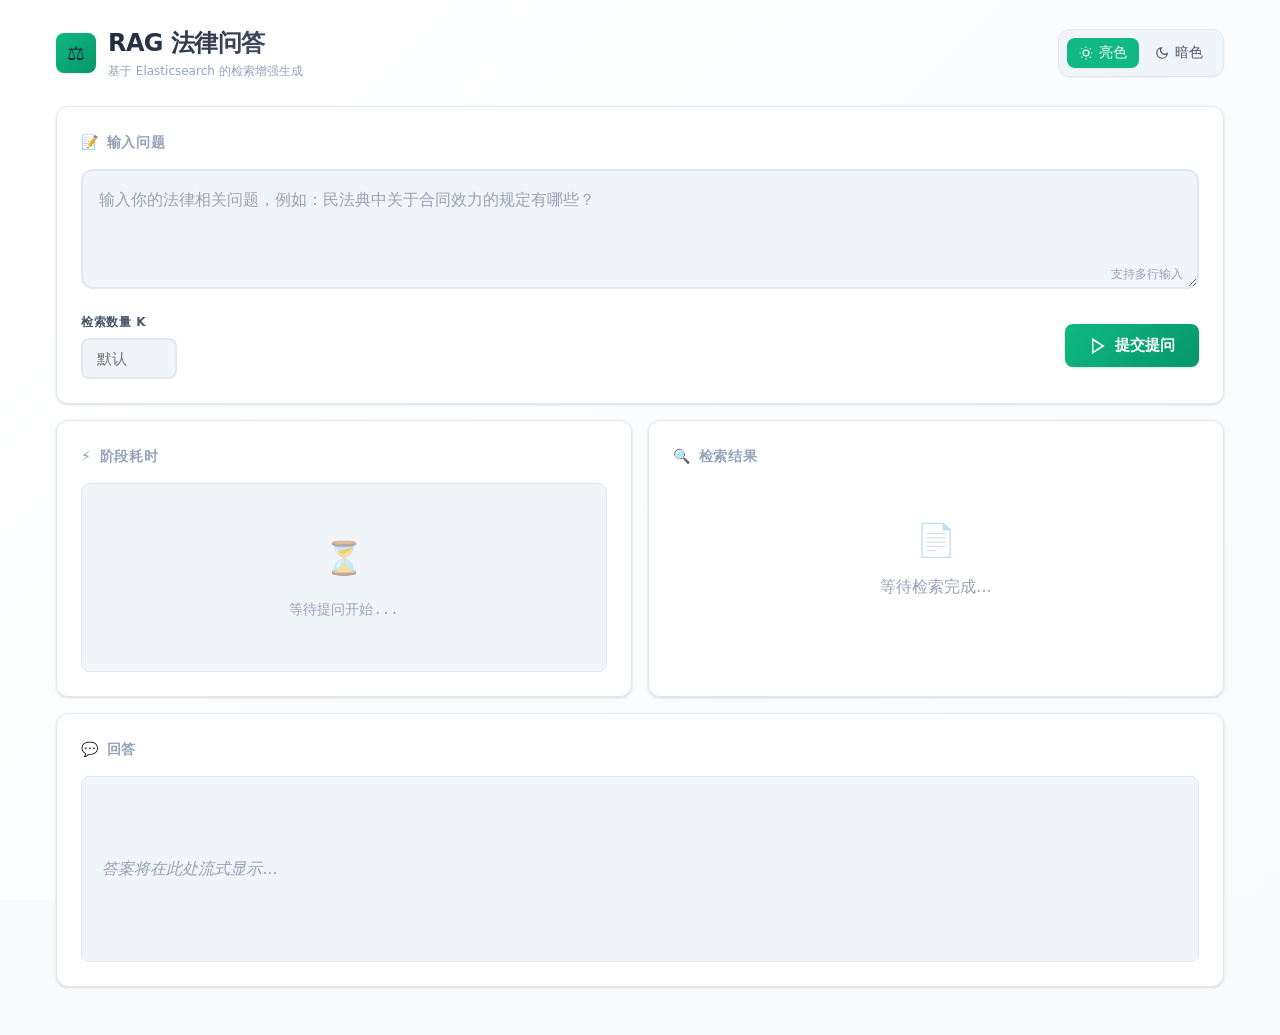
==== src/qa/webui/static/index.html @ 45888aed "perf(webui): 过滤掉耗时小于 10ms 的阶段显示 - 添加了对耗时小于 10ms 阶段的过滤逻辑 - 实现了数值验证以确保正确的过滤条件 - 避免显示类似 settings_resolv" ====
<!DOCTYPE html>
<html lang="zh-CN" data-theme="dark">
<head>
  <meta charset="utf-8" />
  <meta name="viewport" content="width=device-width, initial-scale=1, maximum-scale=1" />
  <meta name="color-scheme" content="light dark" />
  <title>RAG 法律问答</title>
  <style>
    /* CSS Variables for theming */
    :root {
      --font-sans: ui-sans-serif, system-ui, -apple-system, BlinkMacSystemFont, 'Segoe UI', Roboto, sans-serif;
      --font-mono: ui-monospace, SFMono-Regular, 'SF Mono', Menlo, Consolas, monospace;
      --radius: 12px;
      --radius-sm: 8px;
      --transition: 0.3s cubic-bezier(0.4, 0, 0.2, 1);
      --shadow-sm: 0 1px 2px 0 rgba(0, 0, 0, 0.05);
      --shadow: 0 1px 3px 0 rgba(0, 0, 0, 0.1), 0 1px 2px -1px rgba(0, 0, 0, 0.1);
      --shadow-lg: 0 10px 15px -3px rgba(0, 0, 0, 0.1), 0 4px 6px -4px rgba(0, 0, 0, 0.1);
    }

    /* Dark theme (default) */
    :root[data-theme="dark"] {
      --bg: #0f172a;
      --bg-elevated: #1e293b;
      --bg-card: #1e293b;
      --bg-input: #334155;
      --text: #f8fafc;
      --text-secondary: #94a3b8;
      --text-muted: #64748b;
      --accent: #10b981;
      --accent-hover: #059669;
      --accent-light: rgba(16, 185, 129, 0.1);
      --border: #334155;
      --border-light: #475569;
      --error: #ef4444;
      --success: #22c55e;
      --warning: #f59e0b;
      --info: #3b82f6;
      --gradient-start: #1e293b;
      --gradient-end: #0f172a;
      --shadow-color: rgba(0, 0, 0, 0.3);
    }

    /* Light theme */
    :root[data-theme="light"] {
      --bg: #f8fafc;
      --bg-elevated: #ffffff;
      --bg-card: #ffffff;
      --bg-input: #f1f5f9;
      --text: #1e293b;
      --text-secondary: #475569;
      --text-muted: #94a3b8;
      --accent: #10b981;
      --accent-hover: #059669;
      --accent-light: rgba(16, 185, 129, 0.1);
      --border: #e2e8f0;
      --border-light: #cbd5e1;
      --error: #dc2626;
      --success: #16a34a;
      --warning: #d97706;
      --info: #2563eb;
      --gradient-start: #ffffff;
      --gradient-end: #f8fafc;
      --shadow-color: rgba(0, 0, 0, 0.1);
    }

    * {
      box-sizing: border-box;
      margin: 0;
      padding: 0;
    }

    html {
      scroll-behavior: smooth;
    }

    body {
      font-family: var(--font-sans);
      background: var(--bg);
      color: var(--text);
      line-height: 1.6;
      min-height: 100vh;
      transition: background-color var(--transition), color var(--transition);
      background-image: linear-gradient(135deg, var(--gradient-start) 0%, var(--gradient-end) 100%);
      background-attachment: fixed;
    }

    /* Header */
    .header {
      padding: 1.5rem 1rem;
      max-width: 1200px;
      margin: 0 auto;
      display: flex;
      justify-content: space-between;
      align-items: center;
      gap: 1rem;
      flex-wrap: wrap;
    }

    .logo {
      display: flex;
      align-items: center;
      gap: 0.75rem;
    }

    .logo-icon {
      width: 40px;
      height: 40px;
      background: linear-gradient(135deg, var(--accent), var(--accent-hover));
      border-radius: var(--radius-sm);
      display: flex;
      align-items: center;
      justify-content: center;
      font-size: 1.25rem;
      box-shadow: var(--shadow);
    }

    .logo h1 {
      font-size: 1.5rem;
      font-weight: 700;
      letter-spacing: -0.025em;
      background: linear-gradient(135deg, var(--text), var(--text-secondary));
      -webkit-background-clip: text;
      -webkit-text-fill-color: transparent;
      background-clip: text;
    }

    .logo .subtitle {
      font-size: 0.75rem;
      color: var(--text-muted);
      font-weight: 500;
    }

    /* Theme toggle */
    .theme-toggle {
      background: var(--bg-input);
      border: 1px solid var(--border);
      border-radius: var(--radius);
      padding: 0.5rem;
      cursor: pointer;
      display: flex;
      align-items: center;
      gap: 0.25rem;
      transition: all var(--transition);
      box-shadow: var(--shadow-sm);
    }

    .theme-toggle:hover {
      border-color: var(--border-light);
      transform: translateY(-1px);
      box-shadow: var(--shadow);
    }

    .theme-option {
      padding: 0.375rem 0.75rem;
      border-radius: var(--radius-sm);
      font-size: 0.875rem;
      font-weight: 500;
      transition: all var(--transition);
      display: flex;
      align-items: center;
      gap: 0.375rem;
    }

    .theme-option.active {
      background: var(--accent);
      color: white;
      box-shadow: var(--shadow-sm);
    }

    .theme-option:not(.active) {
      color: var(--text-secondary);
    }

    .theme-option:not(.active):hover {
      color: var(--text);
      background: var(--accent-light);
    }

    /* Main content */
    .container {
      max-width: 1200px;
      margin: 0 auto;
      padding: 0 1rem 2rem;
    }

    /* Card */
    .card {
      background: var(--bg-card);
      border: 1px solid var(--border);
      border-radius: var(--radius);
      padding: 1.5rem;
      margin-bottom: 1rem;
      box-shadow: var(--shadow);
      transition: all var(--transition);
    }

    .card:hover {
      box-shadow: var(--shadow-lg);
      border-color: var(--border-light);
    }

    .card-title {
      font-size: 0.875rem;
      font-weight: 600;
      text-transform: uppercase;
      letter-spacing: 0.05em;
      color: var(--text-muted);
      margin-bottom: 1rem;
      display: flex;
      align-items: center;
      gap: 0.5rem;
    }

    /* Input section */
    .input-section {
      position: relative;
    }

    .input-wrapper {
      position: relative;
    }

    textarea {
      width: 100%;
      min-height: 120px;
      padding: 1rem 1rem 2.5rem;
      border: 2px solid var(--border);
      border-radius: var(--radius);
      background: var(--bg-input);
      color: var(--text);
      font-size: 1rem;
      line-height: 1.6;
      resize: vertical;
      transition: all var(--transition);
      font-family: var(--font-sans);
    }

    textarea:focus {
      outline: none;
      border-color: var(--accent);
      box-shadow: 0 0 0 3px var(--accent-light);
    }

    textarea::placeholder {
      color: var(--text-muted);
    }

    .input-hint {
      position: absolute;
      bottom: 0.75rem;
      right: 1rem;
      font-size: 0.75rem;
      color: var(--text-muted);
    }

    /* Controls */
    .controls {
      display: flex;
      flex-wrap: wrap;
      gap: 1rem;
      align-items: center;
      margin-top: 1rem;
    }

    .control-group {
      display: flex;
      flex-direction: column;
      gap: 0.375rem;
    }

    .control-group label {
      font-size: 0.75rem;
      font-weight: 600;
      color: var(--text-secondary);
      text-transform: uppercase;
      letter-spacing: 0.05em;
    }

    input[type="number"] {
      width: 6rem;
      padding: 0.625rem 0.875rem;
      border: 2px solid var(--border);
      border-radius: var(--radius-sm);
      background: var(--bg-input);
      color: var(--text);
      font-size: 0.9375rem;
      font-weight: 500;
      transition: all var(--transition);
    }

    input[type="number"]:focus {
      outline: none;
      border-color: var(--accent);
      box-shadow: 0 0 0 3px var(--accent-light);
    }

    /* Button */
    .btn-primary {
      padding: 0.75rem 1.5rem;
      border: none;
      border-radius: var(--radius-sm);
      background: linear-gradient(135deg, var(--accent), var(--accent-hover));
      color: white;
      font-weight: 600;
      font-size: 0.9375rem;
      cursor: pointer;
      transition: all var(--transition);
      display: flex;
      align-items: center;
      gap: 0.5rem;
      box-shadow: var(--shadow);
      margin-left: auto;
    }

    .btn-primary:hover:not(:disabled) {
      transform: translateY(-2px);
      box-shadow: var(--shadow-lg);
      filter: brightness(1.1);
    }

    .btn-primary:disabled {
      opacity: 0.5;
      cursor: not-allowed;
      transform: none;
    }

    .btn-primary.spinning::after {
      content: "";
      width: 16px;
      height: 16px;
      border: 2px solid transparent;
      border-top-color: white;
      border-radius: 50%;
      animation: spin 0.8s linear infinite;
    }

    @keyframes spin {
      to { transform: rotate(360deg); }
    }

    /* Metrics */
    .metrics-grid {
      display: grid;
      grid-template-columns: repeat(auto-fit, minmax(200px, 1fr));
      gap: 1rem;
    }

    .metric-card {
      background: var(--bg-input);
      border: 1px solid var(--border);
      border-radius: var(--radius-sm);
      padding: 1rem;
      text-align: center;
      transition: all var(--transition);
    }

    .metric-card:hover {
      border-color: var(--accent);
      transform: translateY(-2px);
      box-shadow: var(--shadow);
    }

    .metric-label {
      font-size: 0.75rem;
      font-weight: 600;
      color: var(--text-muted);
      text-transform: uppercase;
      letter-spacing: 0.05em;
      margin-bottom: 0.5rem;
    }

    .metric-value {
      font-size: 1.5rem;
      font-weight: 700;
      color: var(--accent);
      font-family: var(--font-mono);
    }

    .metric-unit {
      font-size: 0.75rem;
      color: var(--text-secondary);
      margin-left: 0.25rem;
    }

    /* Phases */
    .phases-container {
      font-family: var(--font-mono);
      font-size: 0.875rem;
      line-height: 1.8;
      max-height: 300px;
      overflow-y: auto;
      padding: 1rem;
      background: var(--bg-input);
      border-radius: var(--radius-sm);
      border: 1px solid var(--border);
    }

    .phase-item {
      display: flex;
      align-items: center;
      gap: 0.75rem;
      padding: 0.5rem 0;
      border-bottom: 1px solid var(--border);
    }

    .phase-item:last-child {
      border-bottom: none;
    }

    .phase-status {
      width: 8px;
      height: 8px;
      border-radius: 50%;
      flex-shrink: 0;
    }

    .phase-status.pending { background: var(--warning); }
    .phase-status.done { background: var(--success); }
    .phase-status.cached { background: var(--info); }

    .phase-name {
      flex: 1;
      font-weight: 500;
    }

    .phase-time {
      color: var(--text-muted);
      font-size: 0.8125rem;
    }

    .phase-badge {
      padding: 0.125rem 0.5rem;
      border-radius: 9999px;
      font-size: 0.625rem;
      font-weight: 600;
      text-transform: uppercase;
      background: var(--accent-light);
      color: var(--accent);
    }

    /* Retrieval */
    .retrieval-container {
      max-height: 400px;
      overflow-y: auto;
    }

    .retrieval-item {
      padding: 1rem;
      background: var(--bg-input);
      border: 1px solid var(--border);
      border-radius: var(--radius-sm);
      margin-bottom: 0.75rem;
      transition: all var(--transition);
    }

    .retrieval-item:hover {
      border-color: var(--accent);
      transform: translateX(4px);
    }

    .retrieval-item:last-child {
      margin-bottom: 0;
    }

    .retrieval-header {
      display: flex;
      justify-content: space-between;
      align-items: center;
      margin-bottom: 0.5rem;
    }

    .retrieval-index {
      font-weight: 700;
      color: var(--accent);
      font-size: 0.875rem;
    }

    .retrieval-score {
      font-size: 0.75rem;
      color: var(--text-muted);
      font-family: var(--font-mono);
    }

    .retrieval-content {
      font-size: 0.875rem;
      color: var(--text-secondary);
      line-height: 1.6;
    }

    .retrieval-meta {
      margin-top: 0.5rem;
      font-size: 0.75rem;
      color: var(--text-muted);
      font-family: var(--font-mono);
    }

    /* Answer */
    .answer-container {
      min-height: 120px;
      padding: 1.25rem;
      background: var(--bg-input);
      border-radius: var(--radius-sm);
      border: 1px solid var(--border);
      font-size: 1rem;
      line-height: 1.8;
      white-space: pre-wrap;
      word-break: break-word;
    }

    .answer-container.streaming {
      border-color: var(--accent);
      animation: pulse-border 2s ease-in-out infinite;
    }

    @keyframes pulse-border {
      0%, 100% { border-color: var(--accent); }
      50% { border-color: var(--border); }
    }

    .answer-placeholder {
      color: var(--text-muted);
      font-style: italic;
    }

    /* Empty state */
    .empty-state {
      text-align: center;
      padding: 2rem;
      color: var(--text-muted);
    }

    .empty-state-icon {
      font-size: 2rem;
      margin-bottom: 0.5rem;
      opacity: 0.5;
    }

    /* Error */
    .error-banner {
      display: none;
      align-items: center;
      gap: 0.75rem;
      padding: 1rem 1.25rem;
      background: rgba(239, 68, 68, 0.1);
      border: 1px solid var(--error);
      border-radius: var(--radius-sm);
      color: var(--error);
      margin-bottom: 1rem;
      font-size: 0.875rem;
    }

    .error-banner.show {
      display: flex;
    }

    .error-banner::before {
      content: "⚠️";
      font-size: 1rem;
    }

    /* Two column layout for results */
    .results-grid {
      display: grid;
      grid-template-columns: 1fr 1fr;
      gap: 1rem;
    }

    @media (max-width: 900px) {
      .results-grid {
        grid-template-columns: 1fr;
      }
    }

    /* Mobile responsive */
    @media (max-width: 640px) {
      .header {
        padding: 1rem;
      }

      .logo h1 {
        font-size: 1.25rem;
      }

      .container {
        padding: 0 0.75rem 1.5rem;
      }

      .card {
        padding: 1rem;
      }

      textarea {
        min-height: 100px;
        padding: 0.875rem 0.875rem 2rem;
      }

      .controls {
        flex-direction: column;
        align-items: stretch;
      }

      .control-group {
        flex-direction: row;
        align-items: center;
        justify-content: space-between;
      }

      input[type="number"] {
        width: 5rem;
      }

      .btn-primary {
        width: 100%;
        justify-content: center;
        margin-left: 0;
      }

      .metrics-grid {
        grid-template-columns: 1fr;
      }

      .phases-container {
        font-size: 0.8125rem;
      }

      .phase-item {
        flex-wrap: wrap;
        gap: 0.5rem;
      }

      .phase-time {
        width: 100%;
        padding-left: 1.25rem;
      }

      .retrieval-item {
        padding: 0.875rem;
      }

      .answer-container {
        padding: 1rem;
        font-size: 0.9375rem;
      }
    }

    /* Touch-friendly */
    @media (hover: none) {
      .card:hover,
      .metric-card:hover,
      .retrieval-item:hover {
        transform: none;
      }

      textarea:focus,
      input[type="number"]:focus {
        font-size: 16px; /* Prevent zoom on iOS */
      }
    }

    /* Print styles */
    @media print {
      body {
        background: white;
        color: black;
      }

      .header,
      .theme-toggle,
      .btn-primary {
        display: none;
      }

      .card {
        border: 1px solid #ccc;
        box-shadow: none;
      }
    }

    /* Scrollbar styling */
    ::-webkit-scrollbar {
      width: 8px;
      height: 8px;
    }

    ::-webkit-scrollbar-track {
      background: var(--bg-input);
      border-radius: var(--radius-sm);
    }

    ::-webkit-scrollbar-thumb {
      background: var(--border);
      border-radius: var(--radius-sm);
    }

    ::-webkit-scrollbar-thumb:hover {
      background: var(--text-muted);
    }

    /* Loading shimmer for streaming text */
    .streaming-cursor {
      display: inline-block;
      width: 2px;
      height: 1.2em;
      background: var(--accent);
      margin-left: 2px;
      animation: blink 1s step-end infinite;
      vertical-align: text-bottom;
    }

    @keyframes blink {
      0%, 100% { opacity: 1; }
      50% { opacity: 0; }
    }

    /* Focus visible for accessibility */
    *:focus-visible {
      outline: 2px solid var(--accent);
      outline-offset: 2px;
    }

    /* Reduced motion */
    @media (prefers-reduced-motion: reduce) {
      *,
      *::before,
      *::after {
        animation-duration: 0.01ms !important;
        animation-iteration-count: 1 !important;
        transition-duration: 0.01ms !important;
      }
    }
  </style>
</head>
<body>
  <header class="header">
    <div class="logo">
      <div class="logo-icon">⚖️</div>
      <div>
        <h1>RAG 法律问答</h1>
        <div class="subtitle">基于 Elasticsearch 的检索增强生成</div>
      </div>
    </div>
    <button class="theme-toggle" id="themeToggle" aria-label="切换主题">
      <span class="theme-option" data-value="light">
        <svg width="14" height="14" viewBox="0 0 24 24" fill="none" stroke="currentColor" stroke-width="2">
          <circle cx="12" cy="12" r="5"></circle>
          <line x1="12" y1="1" x2="12" y2="3"></line>
          <line x1="12" y1="21" x2="12" y2="23"></line>
          <line x1="4.22" y1="4.22" x2="5.64" y2="5.64"></line>
          <line x1="18.36" y1="18.36" x2="19.78" y2="19.78"></line>
          <line x1="1" y1="12" x2="3" y2="12"></line>
          <line x1="21" y1="12" x2="23" y2="12"></line>
          <line x1="4.22" y1="19.78" x2="5.64" y2="18.36"></line>
          <line x1="18.36" y1="5.64" x2="19.78" y2="4.22"></line>
        </svg>
        亮色
      </span>
      <span class="theme-option active" data-value="dark">
        <svg width="14" height="14" viewBox="0 0 24 24" fill="none" stroke="currentColor" stroke-width="2">
          <path d="M21 12.79A9 9 0 1 1 11.21 3 7 7 0 0 0 21 12.79z"></path>
        </svg>
        暗色
      </span>
    </button>
  </header>

  <main class="container">
    <div class="error-banner" id="err"></div>

    <div class="card input-section">
      <div class="card-title">
        <span>📝</span> 输入问题
      </div>
      <div class="input-wrapper">
        <textarea id="q" placeholder="输入你的法律相关问题，例如：民法典中关于合同效力的规定有哪些？"></textarea>
        <div class="input-hint">支持多行输入</div>
      </div>
      <div class="controls">
        <div class="control-group">
          <label for="k">检索数量 k</label>
          <input type="number" id="k" min="1" max="20" placeholder="默认" />
        </div>
        <button type="button" id="go" class="btn-primary">
          <svg width="18" height="18" viewBox="0 0 24 24" fill="none" stroke="currentColor" stroke-width="2">
            <polygon points="5 3 19 12 5 21 5 3"></polygon>
          </svg>
          提交提问
        </button>
      </div>
    </div>

    <div class="card" id="metricsCard" style="display: none;">
      <div class="card-title">
        <span>⏱️</span> 性能指标
      </div>
      <div class="metrics-grid">
        <div class="metric-card">
          <div class="metric-label">首字延迟 (TTFT)</div>
          <div class="metric-value">
            <span id="ttft">—</span><span class="metric-unit">ms</span>
          </div>
        </div>
        <div class="metric-card">
          <div class="metric-label">RAG 预填耗时</div>
          <div class="metric-value">
            <span id="ragpre">—</span><span class="metric-unit">ms</span>
          </div>
        </div>
        <div class="metric-card">
          <div class="metric-label">全程总耗时</div>
          <div class="metric-value">
            <span id="total">—</span><span class="metric-unit">ms</span>
          </div>
        </div>
      </div>
    </div>

    <div class="results-grid">
      <div class="card">
        <div class="card-title">
          <span>⚡</span> 阶段耗时
        </div>
        <div class="phases-container" id="phases">
          <div class="empty-state">
            <div class="empty-state-icon">⏳</div>
            <div>等待提问开始...</div>
          </div>
        </div>
      </div>

      <div class="card">
        <div class="card-title">
          <span>🔍</span> 检索结果
          <span id="hitCount" style="margin-left: auto; color: var(--accent);"></span>
        </div>
        <div class="retrieval-container" id="retrieval">
          <div class="empty-state">
            <div class="empty-state-icon">📄</div>
            <div>等待检索完成...</div>
          </div>
        </div>
      </div>
    </div>

    <div class="card">
      <div class="card-title">
        <span>💬</span> 回答
      </div>
      <div class="answer-container" id="answer">
        <div class="answer-placeholder">答案将在此处流式显示...</div>
      </div>
    </div>
  </main>

  <script>
    // Theme management
    const themeToggle = document.getElementById('themeToggle');
    const html = document.documentElement;

    // Initialize theme from localStorage or system preference
    function initTheme() {
      const saved = localStorage.getItem('qa-theme');
      if (saved) {
        setTheme(saved);
      } else if (window.matchMedia('(prefers-color-scheme: light)').matches) {
        setTheme('light');
      }
    }

    function setTheme(theme) {
      html.setAttribute('data-theme', theme);
      document.querySelectorAll('.theme-option').forEach(opt => {
        opt.classList.toggle('active', opt.dataset.value === theme);
      });
      localStorage.setItem('qa-theme', theme);
    }

    themeToggle.addEventListener('click', (e) => {
      const target = e.target.closest('.theme-option');
      if (!target) return;
      setTheme(target.dataset.value);
    });

    // Listen for system theme changes
    window.matchMedia('(prefers-color-scheme: light)').addEventListener('change', (e) => {
      if (!localStorage.getItem('qa-theme')) {
        setTheme(e.matches ? 'light' : 'dark');
      }
    });

    initTheme();

    // QA functionality
    const $ = (id) => document.getElementById(id);

    const phasesEl = $("phases");
    const retrievalEl = $("retrieval");
    const answerEl = $("answer");
    const errEl = $("err");
    const metricsCard = $("metricsCard");
    const hitCountEl = $("hitCount");

    function createPhaseItem(name, time, offset, isCached = false) {
      const div = document.createElement('div');
      div.className = 'phase-item';
      div.innerHTML = `
        <div class="phase-status ${isCached ? 'cached' : 'done'}"></div>
        <div class="phase-name">${name}</div>
        ${isCached ? '<span class="phase-badge">缓存</span>' : ''}
        <div class="phase-time">${time} ms <span style="color: var(--text-muted)">(offset ${offset} ms)</span></div>
      `;
      return div;
    }

    /** SSE `retrieval` 事件里每条命中为后端摘要：preview、score、source_file、chunk_index（见 qa/streaming.py）。 */
    function escapeHtml(s) {
      const d = document.createElement('div');
      d.textContent = s;
      return d.innerHTML;
    }

    function createRetrievalItem(index, hit) {
      const rawScore = hit.score ?? hit._score;
      const num = typeof rawScore === 'number' ? rawScore : parseFloat(rawScore);
      const scoreLabel = Number.isFinite(num) ? num.toFixed(3) : '—';
      const body =
        hit.preview ??
        hit.text ??
        (hit._source && (hit._source.text || hit._source.content)) ??
        '';
      const metaBits = [];
      if (hit.source_file != null && String(hit.source_file).trim() !== '') {
        metaBits.push('文件: ' + hit.source_file);
      }
      if (hit.chunk_index != null) {
        metaBits.push('块: ' + hit.chunk_index);
      }
      if (hit._source && hit._source.metadata != null) {
        metaBits.push(JSON.stringify(hit._source.metadata));
      }
      const metaHtml = metaBits.length
        ? `<div class="retrieval-meta">${escapeHtml(metaBits.join(' · '))}</div>`
        : '';

      const div = document.createElement('div');
      div.className = 'retrieval-item';
      div.innerHTML = `
        <div class="retrieval-header">
          <span class="retrieval-index">#${index + 1}</span>
          <span class="retrieval-score">score: ${escapeHtml(scoreLabel)}</span>
        </div>
        <div class="retrieval-content">${body ? escapeHtml(body) : '<span class="answer-placeholder">(无内容)</span>'}</div>
        ${metaHtml}
      `;
      return div;
    }

    async function run() {
      const query = $("q").value.trim();
      if (!query) {
        errEl.textContent = "请输入问题";
        errEl.classList.add('show');
        return;
      }
      errEl.textContent = "";
      errEl.classList.remove('show');

      const goBtn = $("go");
      goBtn.disabled = true;
      goBtn.classList.add('spinning');
      goBtn.innerHTML = `<span>处理中...</span>`;

      // Reset UI
      phasesEl.innerHTML = '';
      retrievalEl.innerHTML = '';
      answerEl.innerHTML = '';
      answerEl.classList.add('streaming');
      metricsCard.style.display = 'none';
      hitCountEl.textContent = '';

      const body = { query };
      const kVal = $("k").value.trim();
      if (kVal) body.k = parseInt(kVal, 10);

      try {
        const res = await fetch("/api/qa/stream", {
          method: "POST",
          headers: { "Content-Type": "application/json", Accept: "text/event-stream" },
          body: JSON.stringify(body),
        });
        if (!res.ok) {
          const t = await res.text();
          throw new Error(res.status + " " + t);
        }
        const reader = res.body.getReader();
        const dec = new TextDecoder();
        let buf = "";

        while (true) {
          const { done, value } = await reader.read();
          if (done) break;
          buf += dec.decode(value, { stream: true });
          const parts = buf.split("\n");
          buf = parts.pop() || "";
          for (const line of parts) {
            if (!line.startsWith("data:")) continue;
            const jsonStr = line.slice(5).trim();
            if (!jsonStr) continue;
            let ev;
            try {
              ev = JSON.parse(jsonStr);
            } catch {
              continue;
            }
            if (ev.type === "phase") {
              // 不展示耗时 < 10ms 的阶段（如 settings_resolve、build_messages、缓存 0ms）
              const phaseMs = Number(ev.elapsed_ms);
              if (Number.isFinite(phaseMs) && phaseMs < 10) continue;
              const phaseDiv = createPhaseItem(
                ev.phase,
                ev.elapsed_ms,
                ev.offset_ms,
                ev.cached
              );
              phasesEl.appendChild(phaseDiv);
              phasesEl.scrollTop = phasesEl.scrollHeight;
            } else if (ev.type === "retrieval") {
              hitCountEl.textContent = `命中 ${ev.hit_count} 条`;
              retrievalEl.innerHTML = '';
              (ev.hits || []).forEach((hit, idx) => {
                retrievalEl.appendChild(createRetrievalItem(idx, hit));
              });
            } else if (ev.type === "delta") {
              // Remove placeholder on first content
              if (answerEl.querySelector('.answer-placeholder')) {
                answerEl.innerHTML = '';
              }
              answerEl.textContent += ev.content;
            } else if (ev.type === "metrics") {
              metricsCard.style.display = 'block';
              $("ttft").textContent = String(ev.ttft_ms);
              $("ragpre").textContent = String(ev.rag_prefill_ms);
            } else if (ev.type === "done") {
              metricsCard.style.display = 'block';
              if (ev.ttft_ms != null) $("ttft").textContent = String(ev.ttft_ms);
              $("total").textContent = String(ev.total_ms);
              $("ragpre").textContent = String(ev.rag_prefill_ms);
              answerEl.classList.remove('streaming');
            } else if (ev.type === "error") {
              errEl.textContent = ev.message || "error";
              errEl.classList.add('show');
            }
          }
        }
      } catch (e) {
        errEl.textContent = String(e.message || e);
        errEl.classList.add('show');
        answerEl.classList.remove('streaming');
      } finally {
        goBtn.disabled = false;
        goBtn.classList.remove('spinning');
        goBtn.innerHTML = `
          <svg width="18" height="18" viewBox="0 0 24 24" fill="none" stroke="currentColor" stroke-width="2">
            <polygon points="5 3 19 12 5 21 5 3"></polygon>
          </svg>
          提交提问
        `;
      }
    }

    $("go").addEventListener("click", run);

    // Enter to submit (Ctrl+Enter or Cmd+Enter)
    $("q").addEventListener('keydown', (e) => {
      if ((e.ctrlKey || e.metaKey) && e.key === 'Enter') {
        run();
      }
    });
  </script>
</body>
</html>
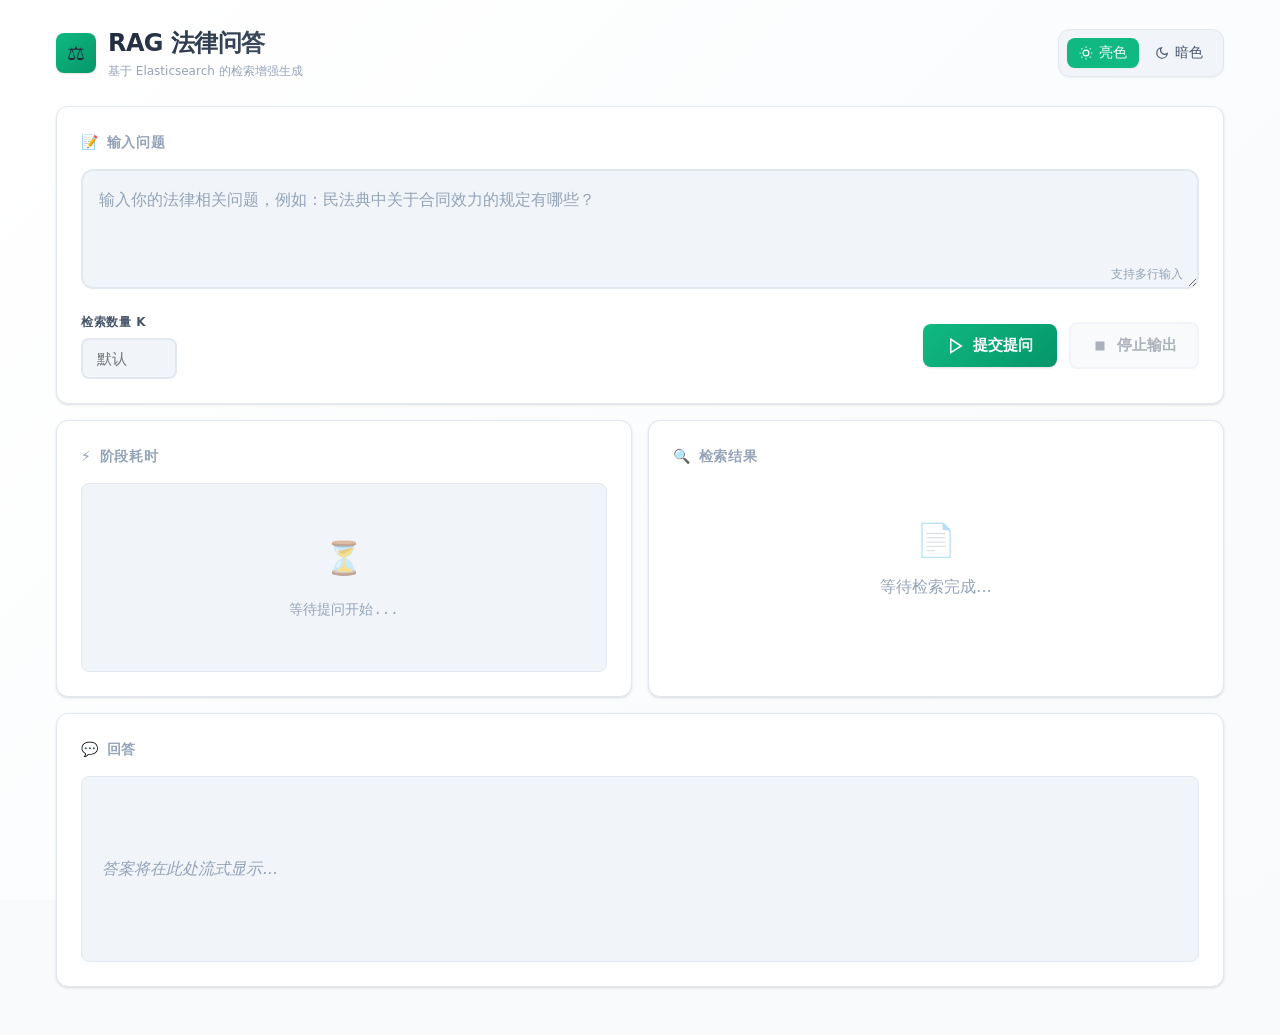
==== commit 93e9f0ba: "feat(webui): 添加流式输出停止功能 - 新增 btn-stop 样式类用于停止按钮的样式定义 - 添加 answer-stopped 样式类用于显示停止状态提示 - 在按钮组中集成停止输出" ====
--- a/src/qa/webui/static/index.html
+++ b/src/qa/webui/static/index.html
@@ -296,6 +296,14 @@
     }
 
     /* Button */
+    .btn-group {
+      display: flex;
+      flex-wrap: wrap;
+      gap: 0.75rem;
+      align-items: center;
+      margin-left: auto;
+    }
+
     .btn-primary {
       padding: 0.75rem 1.5rem;
       border: none;
@@ -310,7 +318,41 @@
       align-items: center;
       gap: 0.5rem;
       box-shadow: var(--shadow);
-      margin-left: auto;
+    }
+
+    .btn-stop {
+      padding: 0.75rem 1.25rem;
+      border: 2px solid var(--border);
+      border-radius: var(--radius-sm);
+      background: var(--bg-input);
+      color: var(--text-secondary);
+      font-weight: 600;
+      font-size: 0.9375rem;
+      cursor: pointer;
+      transition: all var(--transition);
+      display: flex;
+      align-items: center;
+      gap: 0.5rem;
+    }
+
+    .btn-stop:hover:not(:disabled) {
+      border-color: var(--error);
+      color: var(--error);
+      background: rgba(239, 68, 68, 0.08);
+    }
+
+    .btn-stop:disabled {
+      opacity: 0.45;
+      cursor: not-allowed;
+    }
+
+    .answer-stopped {
+      margin-top: 0.75rem;
+      padding-top: 0.75rem;
+      border-top: 1px dashed var(--border);
+      color: var(--text-muted);
+      font-size: 0.875rem;
+      font-style: italic;
     }
 
     .btn-primary:hover:not(:disabled) {
@@ -610,10 +652,16 @@
         width: 5rem;
       }
 
-      .btn-primary {
+      .btn-group {
+        width: 100%;
+        margin-left: 0;
+        flex-direction: column;
+      }
+
+      .btn-primary,
+      .btn-stop {
         width: 100%;
         justify-content: center;
-        margin-left: 0;
       }
 
       .metrics-grid {
@@ -667,7 +715,8 @@
 
       .header,
       .theme-toggle,
-      .btn-primary {
+      .btn-primary,
+      .btn-stop {
         display: none;
       }
 
@@ -780,12 +829,20 @@
           <label for="k">检索数量 k</label>
           <input type="number" id="k" min="1" max="20" placeholder="默认" />
         </div>
-        <button type="button" id="go" class="btn-primary">
-          <svg width="18" height="18" viewBox="0 0 24 24" fill="none" stroke="currentColor" stroke-width="2">
-            <polygon points="5 3 19 12 5 21 5 3"></polygon>
-          </svg>
-          提交提问
-        </button>
+        <div class="btn-group">
+          <button type="button" id="go" class="btn-primary">
+            <svg width="18" height="18" viewBox="0 0 24 24" fill="none" stroke="currentColor" stroke-width="2">
+              <polygon points="5 3 19 12 5 21 5 3"></polygon>
+            </svg>
+            提交提问
+          </button>
+          <button type="button" id="stop" class="btn-stop" hidden disabled aria-label="终止大模型输出">
+            <svg width="18" height="18" viewBox="0 0 24 24" fill="currentColor">
+              <rect x="6" y="6" width="12" height="12" rx="1"></rect>
+            </svg>
+            停止输出
+          </button>
+        </div>
       </div>
     </div>
 
@@ -900,6 +957,22 @@
     const metricsCard = $("metricsCard");
     const hitCountEl = $("hitCount");
 
+    let streamAbortController = null;
+
+    function setStopStreamingUi(active) {
+      const stopBtn = $("stop");
+      stopBtn.hidden = !active;
+      stopBtn.disabled = !active;
+    }
+
+    function isAbortError(e) {
+      return (
+        e &&
+        (e.name === "AbortError" ||
+          (e.cause && e.cause.name === "AbortError"))
+      );
+    }
+
     function createPhaseItem(name, time, offset, isCached = false) {
       const div = document.createElement('div');
       div.className = 'phase-item';
@@ -970,6 +1043,9 @@
       goBtn.classList.add('spinning');
       goBtn.innerHTML = `<span>处理中...</span>`;
 
+      streamAbortController = new AbortController();
+      setStopStreamingUi(true);
+
       // Reset UI
       phasesEl.innerHTML = '';
       retrievalEl.innerHTML = '';
@@ -987,6 +1063,7 @@
           method: "POST",
           headers: { "Content-Type": "application/json", Accept: "text/event-stream" },
           body: JSON.stringify(body),
+          signal: streamAbortController.signal,
         });
         if (!res.ok) {
           const t = await res.text();
@@ -1053,10 +1130,27 @@
           }
         }
       } catch (e) {
-        errEl.textContent = String(e.message || e);
-        errEl.classList.add('show');
-        answerEl.classList.remove('streaming');
+        if (isAbortError(e)) {
+          answerEl.classList.remove('streaming');
+          const plain = answerEl.textContent.trim();
+          const hasStoppedMark = answerEl.querySelector(".answer-stopped");
+          if (!plain || answerEl.querySelector(".answer-placeholder")) {
+            answerEl.innerHTML =
+              '<div class="answer-placeholder">已停止，尚无生成内容。</div>';
+          } else if (!hasStoppedMark) {
+            const mark = document.createElement("div");
+            mark.className = "answer-stopped";
+            mark.textContent = "输出已停止（连接已中断）";
+            answerEl.appendChild(mark);
+          }
+        } else {
+          errEl.textContent = String(e.message || e);
+          errEl.classList.add('show');
+          answerEl.classList.remove('streaming');
+        }
       } finally {
+        streamAbortController = null;
+        setStopStreamingUi(false);
         goBtn.disabled = false;
         goBtn.classList.remove('spinning');
         goBtn.innerHTML = `
@@ -1070,6 +1164,12 @@
 
     $("go").addEventListener("click", run);
 
+    $("stop").addEventListener("click", () => {
+      if (streamAbortController) {
+        streamAbortController.abort();
+      }
+    });
+
     // Enter to submit (Ctrl+Enter or Cmd+Enter)
     $("q").addEventListener('keydown', (e) => {
       if ((e.ctrlKey || e.metaKey) && e.key === 'Enter') {
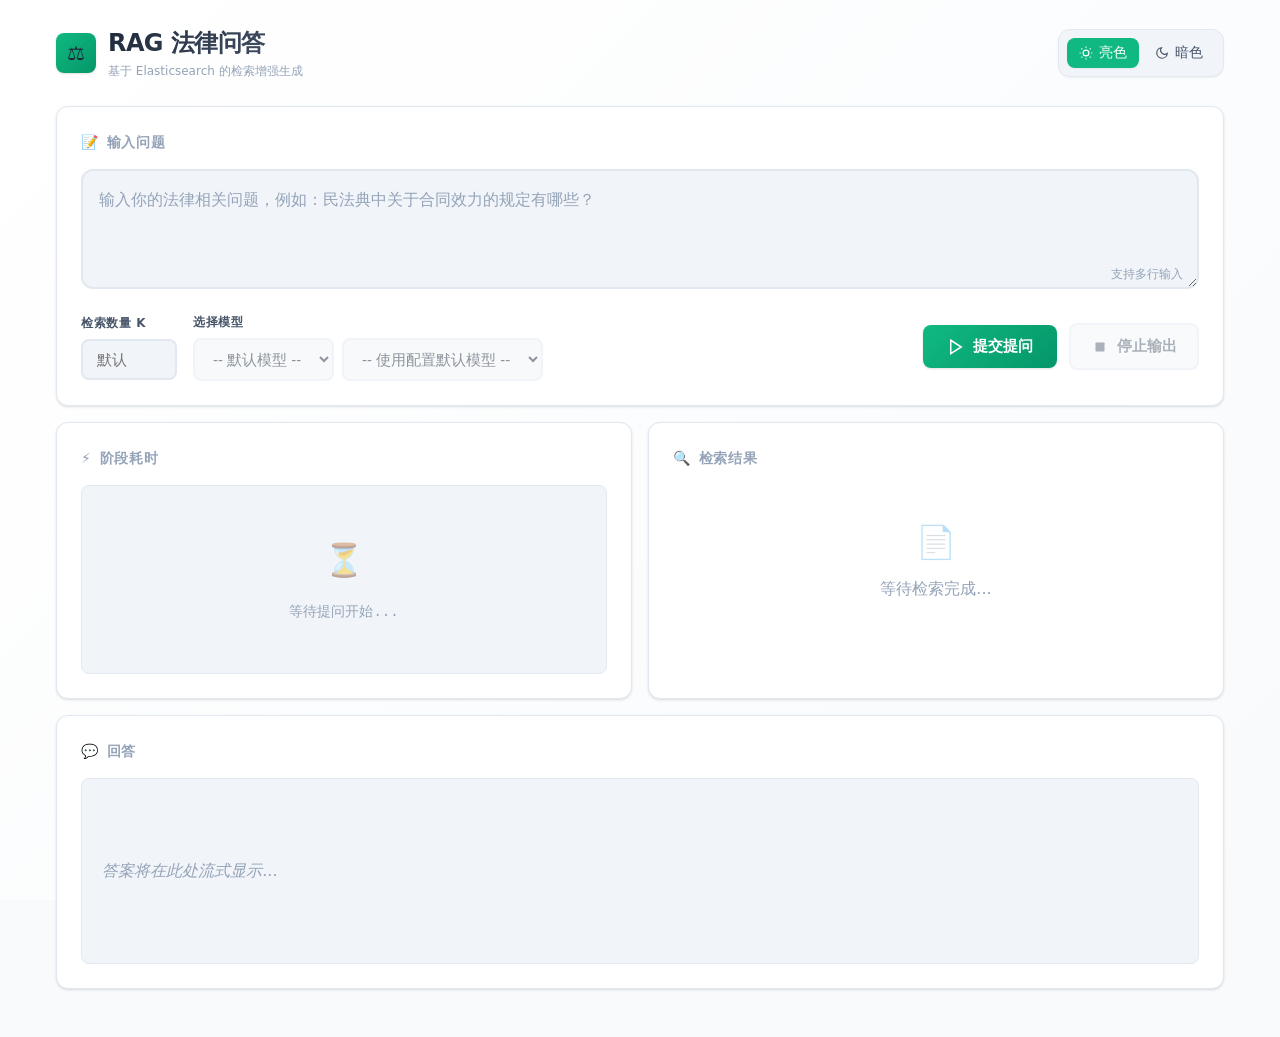
==== commit 259d1010: "feat(webui): 添加模型选择器功能 - 在 .env.example 中添加模型配置相关注释说明 - 为 QAStreamBody 添加 model 字段用于模型覆盖 - 在应用启动时加载模" ====
--- a/src/qa/webui/static/index.html
+++ b/src/qa/webui/static/index.html
@@ -275,6 +275,45 @@
       color: var(--text-secondary);
       text-transform: uppercase;
       letter-spacing: 0.05em;
+    }
+
+    /* Model selector styles */
+    .model-selector {
+      display: flex;
+      gap: 0.5rem;
+      flex-wrap: wrap;
+    }
+
+    .model-select {
+      background: var(--bg-input);
+      border: 2px solid var(--border);
+      border-radius: var(--radius-sm);
+      color: var(--text);
+      font-size: 0.9375rem;
+      padding: 0.625rem 0.875rem;
+      min-width: 140px;
+      cursor: pointer;
+      transition: border-color var(--transition);
+    }
+
+    .model-select:hover {
+      border-color: var(--accent);
+    }
+
+    .model-select:focus {
+      outline: none;
+      border-color: var(--accent);
+      box-shadow: 0 0 0 2px var(--accent-light);
+    }
+
+    .model-select:disabled {
+      opacity: 0.5;
+      cursor: not-allowed;
+    }
+
+    .model-select option {
+      background: var(--bg-card);
+      color: var(--text);
     }
 
     input[type="number"] {
@@ -829,6 +868,17 @@
           <label for="k">检索数量 k</label>
           <input type="number" id="k" min="1" max="20" placeholder="默认" />
         </div>
+        <div class="control-group">
+          <label>选择模型</label>
+          <div class="model-selector">
+            <select id="provider" class="model-select">
+              <option value="">-- 供应商 --</option>
+            </select>
+            <select id="model" class="model-select" disabled>
+              <option value="">-- 模型 --</option>
+            </select>
+          </div>
+        </div>
         <div class="btn-group">
           <button type="button" id="go" class="btn-primary">
             <svg width="18" height="18" viewBox="0 0 24 24" fill="none" stroke="currentColor" stroke-width="2">
@@ -910,6 +960,8 @@
   </main>
 
   <script>
+    const $ = (id) => document.getElementById(id);
+
     // Theme management
     const themeToggle = document.getElementById('themeToggle');
     const html = document.documentElement;
@@ -938,6 +990,62 @@
       setTheme(target.dataset.value);
     });
 
+    // Model selector management
+    let modelData = null;
+    const providerSelect = $('provider');
+    const modelSelect = $('model');
+
+    async function loadModels() {
+      try {
+        const res = await fetch('/api/models');
+        if (!res.ok) throw new Error('Failed to load models');
+        modelData = await res.json();
+        populateProviders();
+      } catch (e) {
+        console.warn('Failed to load model list:', e);
+        // 下拉加载失败时不影响提问：回退服务端默认模型（不传 model 字段）
+        providerSelect.innerHTML = '<option value="">-- 默认模型 --</option>';
+        modelSelect.innerHTML = '<option value="">-- 使用配置默认模型 --</option>';
+        providerSelect.disabled = true;
+        modelSelect.disabled = true;
+      }
+    }
+
+    function populateProviders() {
+      if (!modelData || !modelData.rankedModels) return;
+      const providers = Object.keys(modelData.rankedModels);
+      providerSelect.innerHTML = '<option value="">-- 供应商 --</option>';
+      providers.forEach(p => {
+        const opt = document.createElement('option');
+        opt.value = p;
+        opt.textContent = p;
+        providerSelect.appendChild(opt);
+      });
+    }
+
+    function populateModels(provider) {
+      modelSelect.innerHTML = '<option value="">-- 模型 --</option>';
+      if (!provider || !modelData || !modelData.rankedModels[provider]) {
+        modelSelect.disabled = true;
+        return;
+      }
+      const models = modelData.rankedModels[provider];
+      models.forEach(m => {
+        const opt = document.createElement('option');
+        opt.value = m;
+        opt.textContent = m;
+        modelSelect.appendChild(opt);
+      });
+      modelSelect.disabled = false;
+    }
+
+    providerSelect.addEventListener('change', (e) => {
+      populateModels(e.target.value);
+    });
+
+    // Load models on init
+    loadModels();
+
     // Listen for system theme changes
     window.matchMedia('(prefers-color-scheme: light)').addEventListener('change', (e) => {
       if (!localStorage.getItem('qa-theme')) {
@@ -948,7 +1056,6 @@
     initTheme();
 
     // QA functionality
-    const $ = (id) => document.getElementById(id);
 
     const phasesEl = $("phases");
     const retrievalEl = $("retrieval");
@@ -1057,6 +1164,8 @@
       const body = { query };
       const kVal = $("k").value.trim();
       if (kVal) body.k = parseInt(kVal, 10);
+      const modelVal = $("model").value;
+      if (modelVal) body.model = modelVal;
 
       try {
         const res = await fetch("/api/qa/stream", {
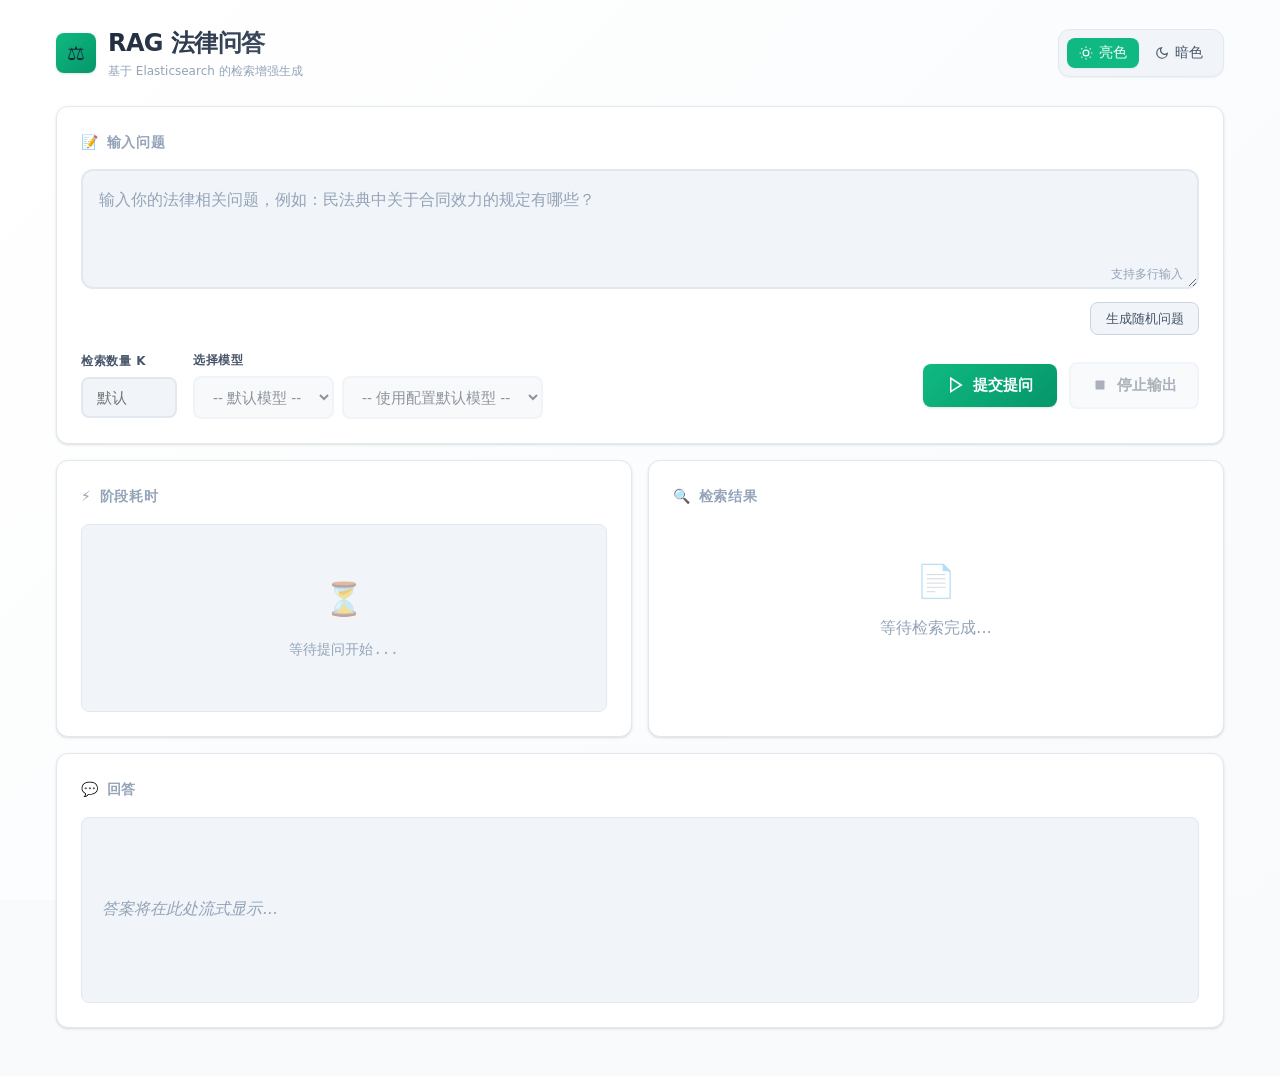
==== commit 238e3397: "feat(chunking): 添加语义合并功能支持 - 新增 compare_semantic 参数用于对比句边界与语义合并效果 - 实现语义合并参数配置（threshold/min_chars/m" ====
--- a/src/qa/webui/static/index.html
+++ b/src/qa/webui/static/index.html
@@ -252,6 +252,37 @@
       right: 1rem;
       font-size: 0.75rem;
       color: var(--text-muted);
+    }
+
+    .input-toolbar {
+      display: flex;
+      justify-content: flex-end;
+      align-items: center;
+      margin-top: 0.35rem;
+      margin-bottom: 0.15rem;
+    }
+
+    .btn-random {
+      padding: 0.4rem 0.9rem;
+      border: 1px solid var(--border-light);
+      border-radius: var(--radius-sm);
+      background: var(--bg-input);
+      color: var(--text-secondary);
+      font-size: 0.8125rem;
+      font-weight: 500;
+      cursor: pointer;
+      transition: border-color var(--transition), color var(--transition), background var(--transition);
+    }
+
+    .btn-random:hover {
+      border-color: var(--accent);
+      color: var(--accent);
+      background: var(--accent-light);
+    }
+
+    .btn-random:focus-visible {
+      outline: 2px solid var(--accent);
+      outline-offset: 2px;
     }
 
     /* Controls */
@@ -863,6 +894,9 @@
         <textarea id="q" placeholder="输入你的法律相关问题，例如：民法典中关于合同效力的规定有哪些？"></textarea>
         <div class="input-hint">支持多行输入</div>
       </div>
+      <div class="input-toolbar">
+        <button type="button" id="randomQ" class="btn-random" title="从 settings/default/random_query.txt 随机抽取">生成随机问题</button>
+      </div>
       <div class="controls">
         <div class="control-group">
           <label for="k">检索数量 k</label>
@@ -1001,6 +1035,7 @@
         if (!res.ok) throw new Error('Failed to load models');
         modelData = await res.json();
         populateProviders();
+        applyModelDefaults();
       } catch (e) {
         console.warn('Failed to load model list:', e);
         // 下拉加载失败时不影响提问：回退服务端默认模型（不传 model 字段）
@@ -1039,6 +1074,29 @@
       modelSelect.disabled = false;
     }
 
+    /** 与 /api/models 返回的 defaults 对齐（来自 .env 的 MODEL_NAME）；无法命中白名单时仍展示配置名。 */
+    function applyModelDefaults() {
+      const d = modelData && modelData.defaults;
+      if (!d || !d.defaultProvider) return;
+      const prov = d.defaultProvider;
+      if (!modelData.rankedModels || !modelData.rankedModels[prov]) return;
+      providerSelect.value = prov;
+      populateModels(prov);
+      const want = d.defaultModel;
+      if (want == null || String(want).trim() === '') return;
+      const wantStr = String(want);
+      const values = Array.from(modelSelect.options).map((o) => o.value);
+      if (values.includes(wantStr)) {
+        modelSelect.value = wantStr;
+        return;
+      }
+      const opt = document.createElement('option');
+      opt.value = wantStr;
+      opt.textContent = wantStr + '（.env，不在下拉白名单时服务端仍可能使用该名）';
+      modelSelect.insertBefore(opt, modelSelect.options[1] || null);
+      modelSelect.value = wantStr;
+    }
+
     providerSelect.addEventListener('change', (e) => {
       populateModels(e.target.value);
     });
@@ -1063,6 +1121,33 @@
     const errEl = $("err");
     const metricsCard = $("metricsCard");
     const hitCountEl = $("hitCount");
+
+    $("randomQ").addEventListener("click", async () => {
+      errEl.textContent = "";
+      errEl.classList.remove("show");
+      try {
+        const res = await fetch("/api/random-query");
+        if (!res.ok) {
+          let detail = res.statusText;
+          try {
+            const j = await res.json();
+            if (j.detail) {
+              detail =
+                typeof j.detail === "string" ? j.detail : JSON.stringify(j.detail);
+            }
+          } catch (_) {}
+          throw new Error(detail);
+        }
+        const data = await res.json();
+        if (data.query) {
+          $("q").value = data.query;
+          $("q").focus();
+        }
+      } catch (e) {
+        errEl.textContent = "随机问题加载失败: " + String(e.message || e);
+        errEl.classList.add("show");
+      }
+    });
 
     let streamAbortController = null;
 
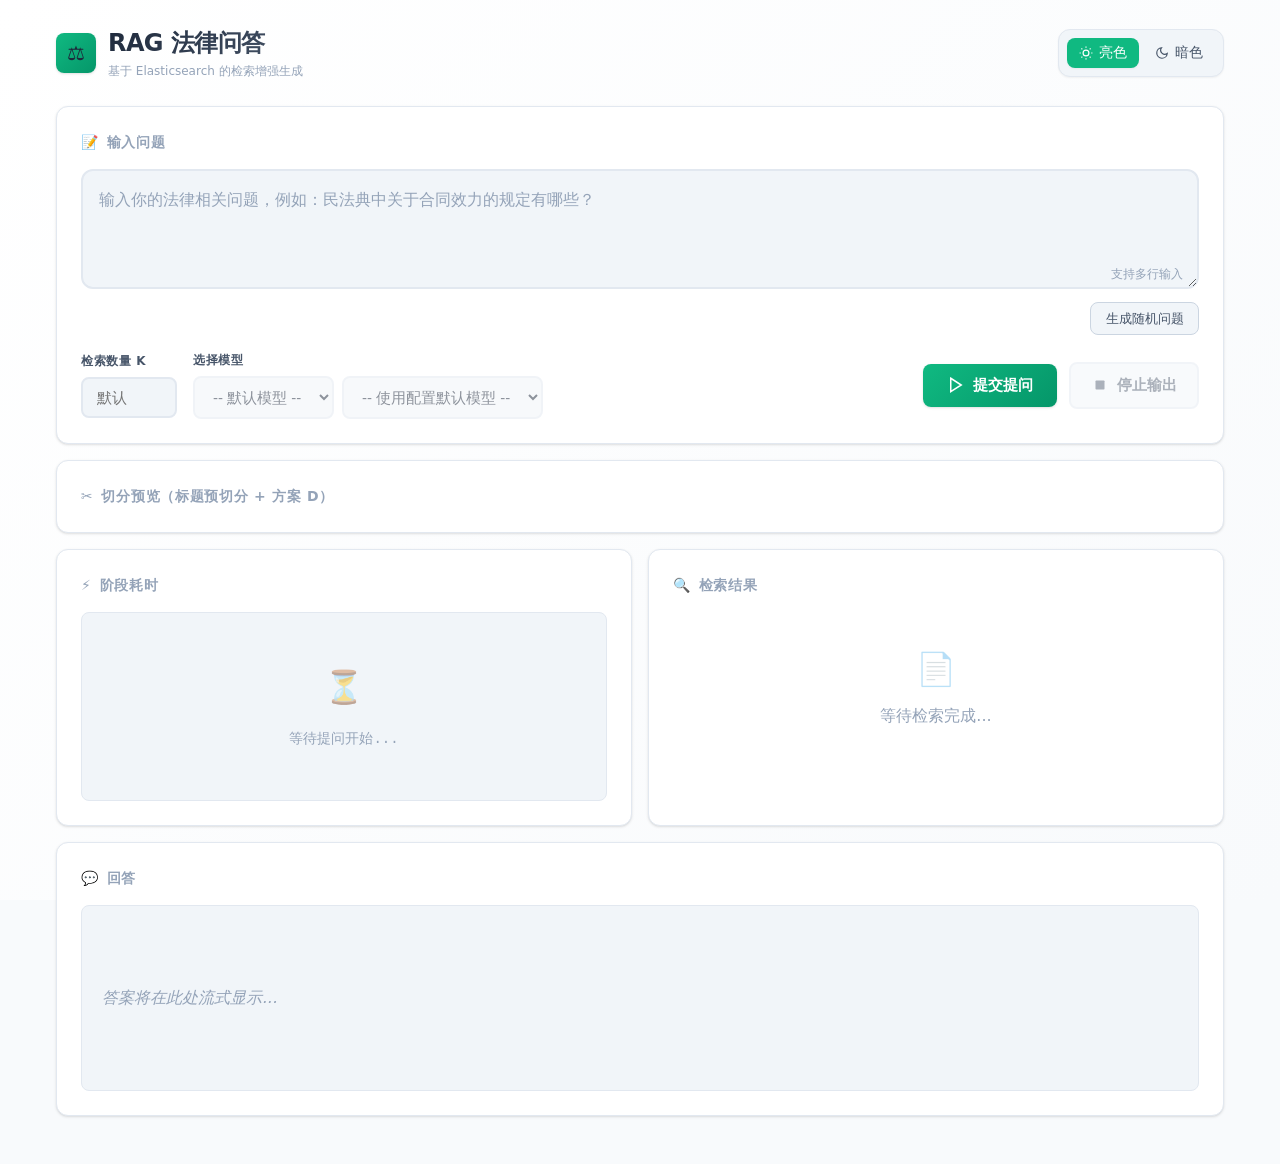
==== commit ee9d33c5: "feat(chunking): 添加标题预切分+方案D切分功能 - 新增 heading_presplit_d10 方法实现标题预切分后段内方案D切分 - 在前端界面添加新的切分方法选项卡和配置面板 " ====
--- a/src/qa/webui/static/index.html
+++ b/src/qa/webui/static/index.html
@@ -198,6 +198,92 @@
     .card:hover {
       box-shadow: var(--shadow-lg);
       border-color: var(--border-light);
+    }
+
+    details.card > summary {
+      list-style: none;
+      cursor: pointer;
+      user-select: none;
+    }
+
+    details.card > summary::-webkit-details-marker {
+      display: none;
+    }
+
+    .chunk-preview-lead {
+      color: var(--text-muted);
+      font-size: 0.875rem;
+      line-height: 1.5;
+      margin: 0 0 0.75rem;
+    }
+
+    .chunk-preview-lead code {
+      font-size: 0.8em;
+    }
+
+    .chunk-preview-grid {
+      display: grid;
+      grid-template-columns: repeat(auto-fit, minmax(130px, 1fr));
+      gap: 0.65rem;
+      margin-bottom: 0.65rem;
+    }
+
+    .chunk-preview-grid label {
+      display: block;
+      font-size: 0.72rem;
+      font-weight: 600;
+      color: var(--text-muted);
+      margin-bottom: 0.2rem;
+    }
+
+    .chunk-preview-grid input,
+    .chunk-preview-grid select {
+      width: 100%;
+      padding: 0.45rem 0.5rem;
+      border-radius: var(--radius-sm);
+      border: 1px solid var(--border);
+      background: var(--bg-input);
+      color: var(--text);
+      font-size: 0.8125rem;
+    }
+
+    #cp_summary {
+      font-family: var(--font-mono);
+      font-size: 0.78rem;
+      white-space: pre-wrap;
+      max-height: 200px;
+      overflow: auto;
+      padding: 0.65rem;
+      background: var(--bg-input);
+      border-radius: var(--radius-sm);
+      border: 1px solid var(--border);
+      margin: 0.35rem 0 0.5rem;
+    }
+
+    #cp_chunks {
+      max-height: 360px;
+      overflow-y: auto;
+    }
+
+    .cp-chunk {
+      border: 1px solid var(--border);
+      border-radius: var(--radius-sm);
+      padding: 0.55rem 0.65rem;
+      margin-bottom: 0.45rem;
+      background: var(--bg-elevated);
+      font-size: 0.8rem;
+    }
+
+    .cp-chunk-meta {
+      color: var(--text-muted);
+      font-family: var(--font-mono);
+      font-size: 0.72rem;
+      margin-bottom: 0.3rem;
+    }
+
+    .cp-chunk-body {
+      white-space: pre-wrap;
+      word-break: break-word;
     }
 
     .card-title {
@@ -930,6 +1016,79 @@
       </div>
     </div>
 
+    <details class="card" id="chunkPreviewCard">
+      <summary class="card-title" style="margin-bottom: 0;">
+        <span>✂</span> 切分预览（标题预切分 + 方案 D）
+      </summary>
+      <p class="chunk-preview-lead">
+        与 <code>scripts/d05_heading_presplit_document_segmentation_export.py</code> 同源；空字段由服务端读
+        <code>.env</code>。需已安装 <code>modelscope</code>（<code>uv sync --extra segmentation</code>）。
+      </p>
+      <p id="cp_status" style="color: var(--text-muted); font-size: 0.8125rem;" aria-live="polite"></p>
+      <div class="input-wrapper" style="margin-bottom: 0.65rem;">
+        <textarea id="cp_text" rows="5" placeholder="粘贴 Markdown 正文…"></textarea>
+      </div>
+      <div style="margin-bottom: 0.65rem;">
+        <label for="cp_file" style="font-size: 0.75rem; color: var(--text-muted);">上传 UTF-8 文本（可选）</label>
+        <input type="file" id="cp_file" accept=".txt,.md,text/plain" style="display: block; margin-top: 0.25rem;" />
+      </div>
+      <label for="cp_model_path" style="font-size: 0.75rem; color: var(--text-muted);">模型目录（可选）</label>
+      <input
+        id="cp_model_path"
+        type="text"
+        autocomplete="off"
+        placeholder="留空则 DOCUMENT_SEGMENTATION_PATH"
+        style="width: 100%; margin: 0.25rem 0 0.65rem; padding: 0.45rem 0.5rem; border-radius: var(--radius-sm); border: 1px solid var(--border); background: var(--bg-input); color: var(--text);"
+      />
+      <div class="chunk-preview-grid">
+        <div>
+          <label for="cp_min_chars">min_chars</label>
+          <input id="cp_min_chars" type="number" min="0" placeholder="默认" />
+        </div>
+        <div>
+          <label for="cp_max_chars">max_chars</label>
+          <input id="cp_max_chars" type="number" min="1" placeholder="默认" />
+        </div>
+        <div>
+          <label for="cp_split_overlap">split_overlap</label>
+          <input id="cp_split_overlap" type="number" min="0" placeholder="默认" />
+        </div>
+        <div>
+          <label for="cp_section_max">section_max</label>
+          <input id="cp_section_max" type="number" min="1" placeholder="默认" />
+        </div>
+      </div>
+      <div class="chunk-preview-grid">
+        <div>
+          <label for="cp_heading_strategy">heading_strategy</label>
+          <select id="cp_heading_strategy">
+            <option value="">（读 .env）</option>
+            <option value="deepest_with_multiple">deepest_with_multiple</option>
+            <option value="shallowest_with_multiple">shallowest_with_multiple</option>
+            <option value="none">none</option>
+          </select>
+        </div>
+        <div>
+          <label for="cp_heading_fixed">heading_fixed_level</label>
+          <input id="cp_heading_fixed" type="number" min="1" max="6" placeholder="可选" />
+        </div>
+        <div>
+          <label for="cp_heading_single">heading_single_child</label>
+          <select id="cp_heading_single">
+            <option value="">（读 .env）</option>
+            <option value="strict">strict</option>
+            <option value="relaxed">relaxed</option>
+          </select>
+        </div>
+      </div>
+      <button type="button" id="cp_run" class="btn-primary" style="margin-top: 0.25rem;">
+        预览切分
+      </button>
+      <p id="cp_err" class="error-banner" style="margin-top: 0.5rem; margin-bottom: 0;"></p>
+      <pre id="cp_summary"></pre>
+      <div id="cp_chunks"></div>
+    </details>
+
     <div class="card" id="metricsCard" style="display: none;">
       <div class="card-title">
         <span>⏱️</span> 性能指标
@@ -1121,6 +1280,208 @@
     const errEl = $("err");
     const metricsCard = $("metricsCard");
     const hitCountEl = $("hitCount");
+
+    const chunkPreviewCard = $("chunkPreviewCard");
+    const cpErr = $("cp_err");
+    const cpStatus = $("cp_status");
+    const cpSummary = $("cp_summary");
+    const cpChunks = $("cp_chunks");
+    let cpHydrated = false;
+
+    function cpShowErr(msg) {
+      if (!cpErr) return;
+      cpErr.textContent = msg || "";
+      cpErr.classList.toggle("show", !!msg);
+    }
+
+    function cpParseOptInt(id) {
+      const el = $(id);
+      if (!el) return null;
+      const v = el.value.trim();
+      if (!v) return null;
+      const n = parseInt(v, 10);
+      return Number.isNaN(n) ? null : n;
+    }
+
+    function cpFillSummary(sm) {
+      if (!cpSummary) return;
+      if (!sm || sm.method !== "heading_presplit_d10") {
+        cpSummary.textContent = sm ? JSON.stringify(sm, null, 2) : "";
+        return;
+      }
+      const lines = [
+        "切分方式: 标题预切分 + 段内方案 D（d05）",
+        `总字符数: ${sm.total_chars}  块数: ${sm.chunk_count}  标题叶子数: ${sm.heading_leaf_count}`,
+        `model_dir: ${sm.model_dir}`,
+        `min/max/overlap/section_max: ${sm.doc_segmentation_min_chars} / ${sm.doc_segmentation_max_chars} / ${sm.doc_segmentation_split_overlap} / ${sm.doc_segmentation_section_max_chars}`,
+        `heading: ${sm.chunk_md_heading_strategy}  fixed_level: ${sm.chunk_md_heading_fixed_level ?? "null"}  single_child: ${sm.chunk_md_heading_single_immediate_child}`,
+      ];
+      if (sm.doc_segmentation_note) lines.push("", String(sm.doc_segmentation_note));
+      lines.push("", "chars stats: " + JSON.stringify(sm.chars_per_chunk_stats));
+      cpSummary.textContent = lines.join("\n");
+    }
+
+    function cpRenderChunks(display) {
+      if (!cpChunks) return;
+      cpChunks.innerHTML = "";
+      for (const c of display.chunks || []) {
+        const div = document.createElement("div");
+        div.className = "cp-chunk";
+        div.innerHTML =
+          '<div class="cp-chunk-meta">#' +
+          escapeHtml(String(c.index)) +
+          " &nbsp; [" +
+          escapeHtml(String(c.char_start)) +
+          ", " +
+          escapeHtml(String(c.char_end)) +
+          ')</div><div class="cp-chunk-body">' +
+          escapeHtml(c.text || "") +
+          "</div>";
+        cpChunks.appendChild(div);
+      }
+    }
+
+    async function loadChunkingPreviewForQa() {
+      if (!cpStatus) return;
+      cpStatus.textContent = "正在读取服务器切分配置…";
+      try {
+        const res = await fetch("/api/chunking-preview-config");
+        if (!res.ok) {
+          cpStatus.textContent = "无法读取 /api/chunking-preview-config";
+          return;
+        }
+        const j = await res.json();
+        cpStatus.textContent = [
+          j.modelscope_import_ok ? "modelscope 可用。" : "未安装 modelscope。",
+          j.document_segmentation_path
+            ? j.path_exists
+              ? "模型路径已配置。"
+              : "模型路径已写但目录不存在。"
+            : "模型路径未配置。",
+          "下方占位符与下拉框已在首次展开时按 .env 填过一遍。",
+        ].join(" ");
+
+        if (!cpHydrated) {
+          cpHydrated = true;
+          const mp = $("cp_model_path");
+          if (mp && !mp.value.trim() && j.document_segmentation_path) {
+            mp.placeholder = j.document_segmentation_path;
+          }
+          const ph = (id, v) => {
+            const n = $(id);
+            if (n && v != null && !n.value.trim()) n.placeholder = "默认 " + v;
+          };
+          ph("cp_min_chars", j.doc_segmentation_min_chars);
+          ph("cp_max_chars", j.doc_segmentation_max_chars);
+          ph("cp_split_overlap", j.doc_segmentation_split_overlap);
+          ph("cp_section_max", j.doc_segmentation_section_max_chars);
+          const hs = $("cp_heading_strategy");
+          if (hs && j.chunk_md_heading_strategy) {
+            const exists = Array.from(hs.options).some((o) => o.value === j.chunk_md_heading_strategy);
+            if (!exists) {
+              const o = document.createElement("option");
+              o.value = j.chunk_md_heading_strategy;
+              o.textContent = "（.env）" + j.chunk_md_heading_strategy;
+              hs.appendChild(o);
+            }
+            hs.value = j.chunk_md_heading_strategy;
+          }
+          const hf = $("cp_heading_fixed");
+          if (hf && j.chunk_md_heading_fixed_level != null && !hf.value.trim()) {
+            hf.placeholder = "默认 " + j.chunk_md_heading_fixed_level;
+          }
+          const sg = $("cp_heading_single");
+          if (sg && j.chunk_md_heading_single_immediate_child) {
+            sg.value = j.chunk_md_heading_single_immediate_child;
+          }
+        }
+      } catch (e) {
+        cpStatus.textContent = String(e);
+      }
+    }
+
+    async function runChunkPreview() {
+      cpShowErr("");
+      const taEl = $("cp_text");
+      const ta = taEl ? taEl.value : "";
+      const fin = $("cp_file");
+      const fileInput = fin && fin.files && fin.files[0];
+      const jsonPayload = { text: ta || "" };
+      const mpEl = $("cp_model_path");
+      const m = mpEl && mpEl.value.trim();
+      if (m) jsonPayload.model_path = m;
+      const a = cpParseOptInt("cp_min_chars");
+      const b = cpParseOptInt("cp_max_chars");
+      const c = cpParseOptInt("cp_split_overlap");
+      const d = cpParseOptInt("cp_section_max");
+      if (a != null) jsonPayload.min_chars = a;
+      if (b != null) jsonPayload.max_chars = b;
+      if (c != null) jsonPayload.split_overlap = c;
+      if (d != null) jsonPayload.section_max_chars = d;
+      const hsEl = $("cp_heading_strategy");
+      const st = hsEl && hsEl.value.trim();
+      if (st) jsonPayload.heading_strategy = st;
+      const hfEl = $("cp_heading_fixed");
+      const fx = hfEl && hfEl.value.trim();
+      if (fx) {
+        const n = parseInt(fx, 10);
+        if (!Number.isNaN(n)) jsonPayload.heading_fixed_level = n;
+      }
+      const sgEl = $("cp_heading_single");
+      const sgv = sgEl && sgEl.value.trim();
+      if (sgv) jsonPayload.heading_single_child = sgv;
+
+      let res;
+      try {
+        if (fileInput) {
+          const fd = new FormData();
+          fd.append("text", ta || "");
+          fd.append("file", fileInput);
+          if (m) fd.append("model_path", m);
+          if (a != null) fd.append("min_chars", String(a));
+          if (b != null) fd.append("max_chars", String(b));
+          if (c != null) fd.append("split_overlap", String(c));
+          if (d != null) fd.append("section_max_chars", String(d));
+          if (st) fd.append("heading_strategy", st);
+          if (fx && !Number.isNaN(parseInt(fx, 10))) fd.append("heading_fixed_level", fx);
+          if (sgv) fd.append("heading_single_child", sgv);
+          res = await fetch("/api/preview-heading-presplit-document-segmentation", {
+            method: "POST",
+            body: fd,
+          });
+        } else {
+          res = await fetch("/api/preview-heading-presplit-document-segmentation", {
+            method: "POST",
+            headers: { "Content-Type": "application/json" },
+            body: JSON.stringify(jsonPayload),
+          });
+        }
+        if (!res.ok) {
+          let detail = res.statusText;
+          try {
+            const j = await res.json();
+            if (j.detail) {
+              detail = typeof j.detail === "string" ? j.detail : JSON.stringify(j.detail);
+            }
+          } catch (_) {}
+          cpShowErr(res.status + ": " + detail);
+          return;
+        }
+        const data = await res.json();
+        if (data.summary) cpFillSummary(data.summary);
+        if (data.display) cpRenderChunks(data.display);
+      } catch (e) {
+        cpShowErr(String(e));
+      }
+    }
+
+    if (chunkPreviewCard) {
+      chunkPreviewCard.addEventListener("toggle", () => {
+        if (chunkPreviewCard.open) loadChunkingPreviewForQa();
+      });
+    }
+    const cpRun = $("cp_run");
+    if (cpRun) cpRun.addEventListener("click", runChunkPreview);
 
     $("randomQ").addEventListener("click", async () => {
       errEl.textContent = "";
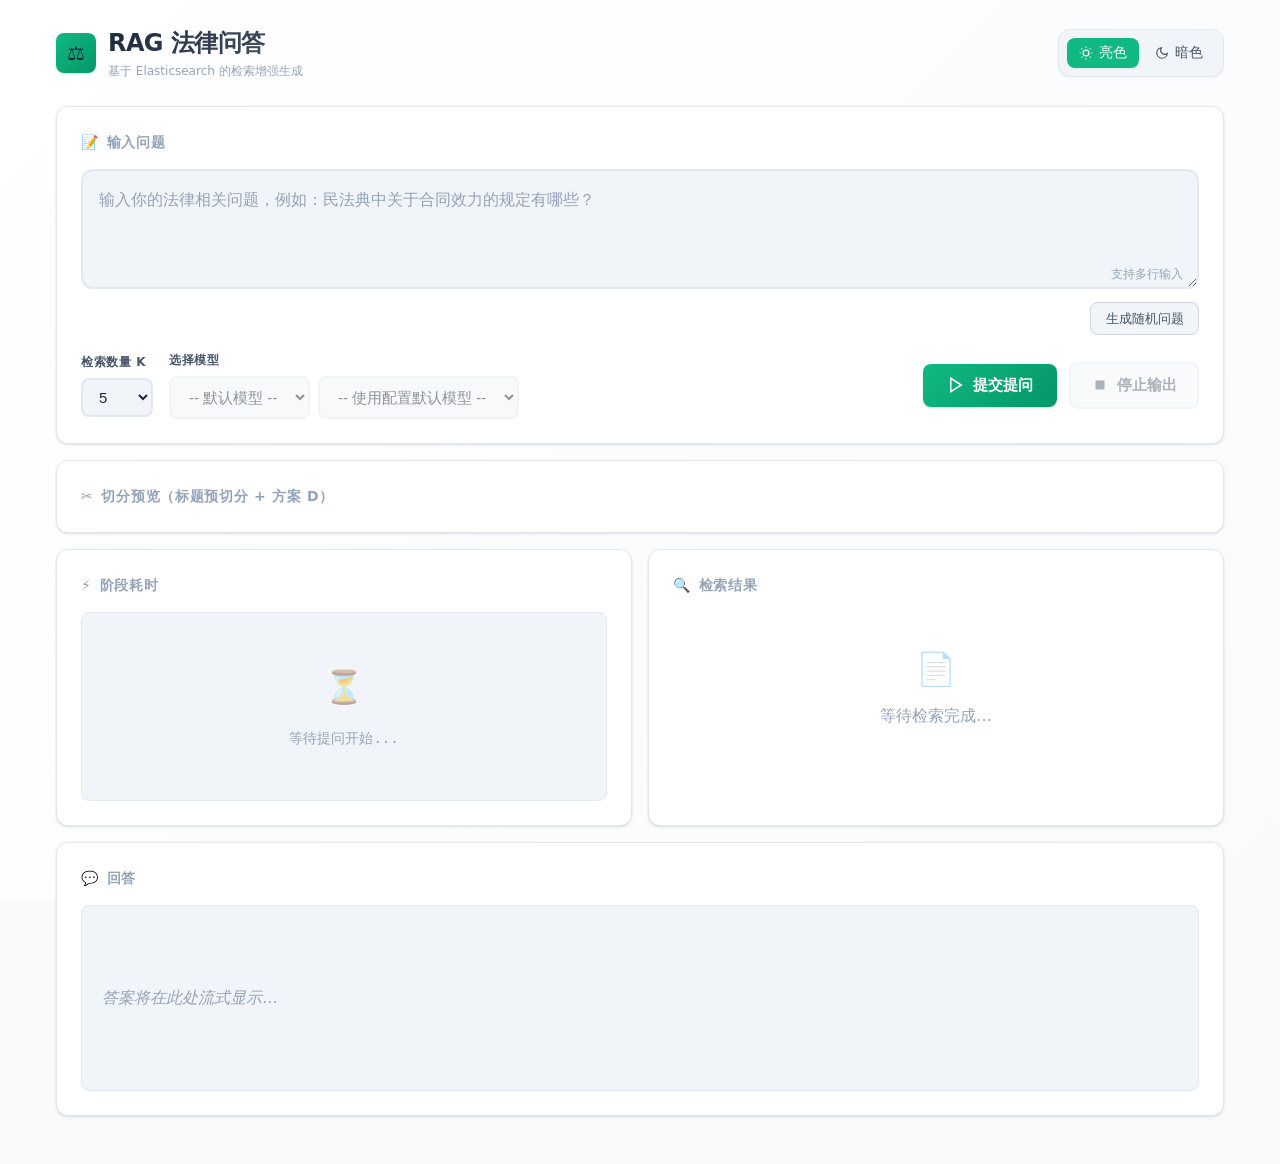
==== commit 83214af2: "feat(webui): 添加检索数量K的选择功能 - 在模型配置中新增 defaultRetrievalK 默认值处理逻辑 - 添加 _retrieval_k_for_ui 函数用于将 RETRIE" ====
--- a/src/qa/webui/static/index.html
+++ b/src/qa/webui/static/index.html
@@ -426,6 +426,11 @@
     .model-select:disabled {
       opacity: 0.5;
       cursor: not-allowed;
+    }
+
+    .k-select {
+      min-width: 4.5rem;
+      padding: 0.5rem 0.75rem;
     }
 
     .model-select option {
@@ -986,7 +991,11 @@
       <div class="controls">
         <div class="control-group">
           <label for="k">检索数量 k</label>
-          <input type="number" id="k" min="1" max="20" placeholder="默认" />
+          <select id="k" class="model-select k-select" aria-label="检索数量 k" title="与 .env 中 RETRIEVAL_K 一致，由服务端启动时注入">
+            <option value="3">3</option>
+            <option value="4">4</option>
+            <option value="5">5</option>
+          </select>
         </div>
         <div class="control-group">
           <label>选择模型</label>
@@ -1195,6 +1204,7 @@
         modelData = await res.json();
         populateProviders();
         applyModelDefaults();
+        applyRetrievalKDefault();
       } catch (e) {
         console.warn('Failed to load model list:', e);
         // 下拉加载失败时不影响提问：回退服务端默认模型（不传 model 字段）
@@ -1202,6 +1212,8 @@
         modelSelect.innerHTML = '<option value="">-- 使用配置默认模型 --</option>';
         providerSelect.disabled = true;
         modelSelect.disabled = true;
+        const kSel = $('k');
+        if (kSel) kSel.value = '5';
       }
     }
 
@@ -1254,6 +1266,16 @@
       opt.textContent = wantStr + '（.env，不在下拉白名单时服务端仍可能使用该名）';
       modelSelect.insertBefore(opt, modelSelect.options[1] || null);
       modelSelect.value = wantStr;
+    }
+
+    /** 与 defaults.defaultRetrievalK 对齐（来自 .env 的 RETRIEVAL_K，服务端压到 3/4/5）。 */
+    function applyRetrievalKDefault() {
+      const sel = $('k');
+      if (!sel || !modelData || !modelData.defaults) return;
+      const dk = modelData.defaults.defaultRetrievalK;
+      if (dk == null || dk === undefined) return;
+      const s = String(dk);
+      if (['3', '4', '5'].includes(s)) sel.value = s;
     }
 
     providerSelect.addEventListener('change', (e) => {
